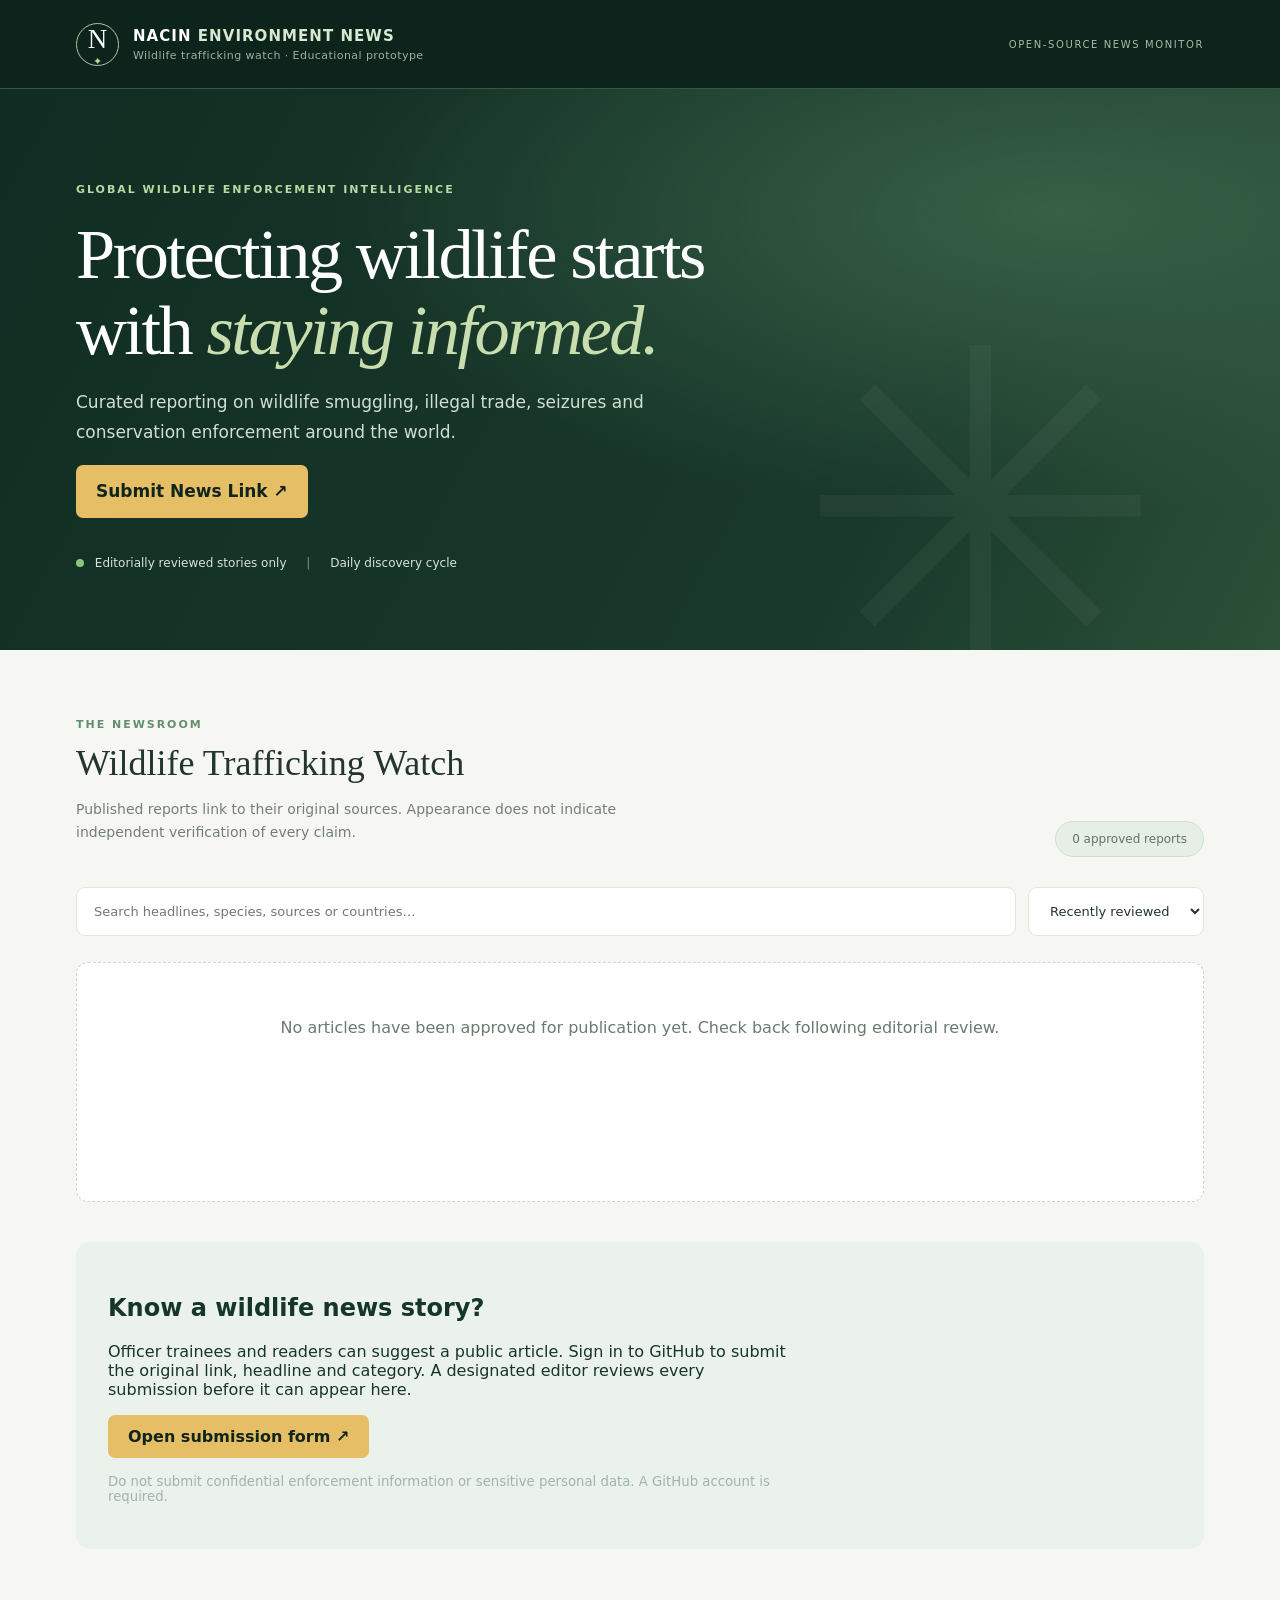
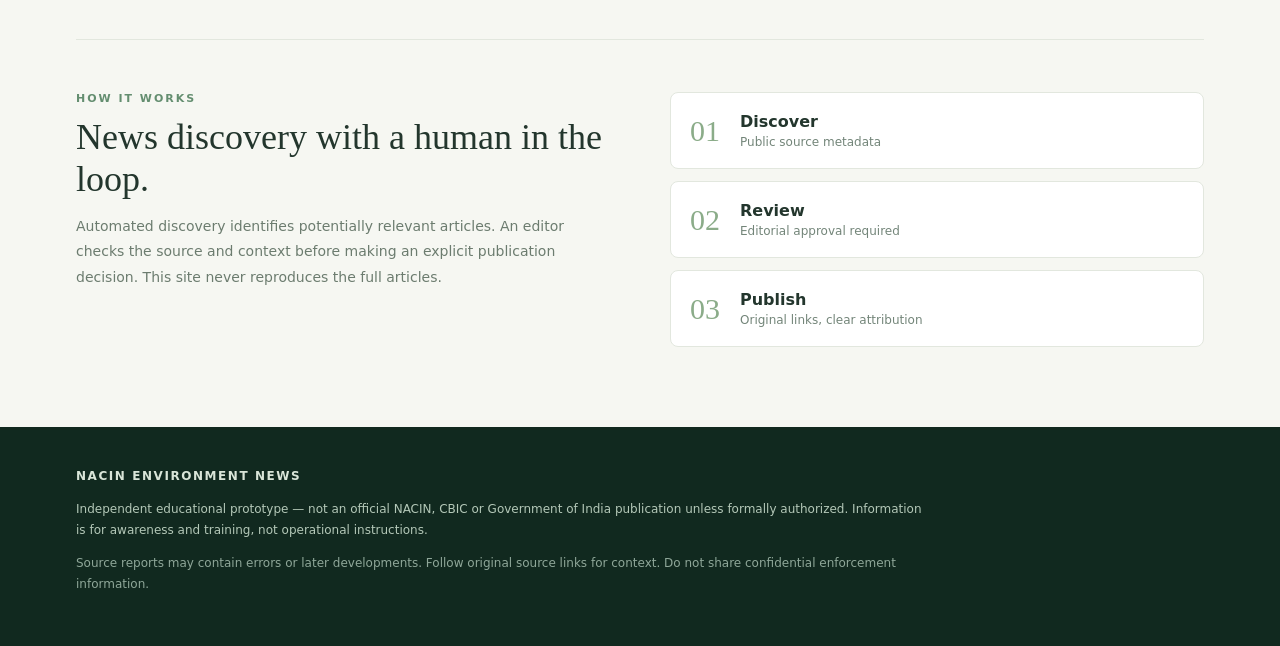
==== site/index.html @ e3705cd1 "Add files via upload" ====
<!doctype html>
<html lang="en"><head><meta charset="utf-8"><meta name="viewport" content="width=device-width,initial-scale=1"><meta name="description" content="Curated open-source wildlife trafficking and conservation enforcement news."><title>NACIN Environment News | Wildlife Trafficking Watch</title><link rel="stylesheet" href="styles.css"></head><body>
<header class="top"><div class="shell brand"><div class="mark">N<span>✦</span></div><div><strong>NACIN <span>ENVIRONMENT NEWS</span></strong><small>Wildlife trafficking watch · Educational prototype</small></div><div class="topright">OPEN-SOURCE NEWS MONITOR</div></div></header>
<section class="hero"><div class="shell"><div class="eyebrow">GLOBAL WILDLIFE ENFORCEMENT INTELLIGENCE</div><h1>Protecting wildlife starts<br>with <em>staying informed.</em></h1><p>Curated reporting on wildlife smuggling, illegal trade, seizures and conservation enforcement around the world.</p><p><a id="submitNews" class="submit-btn" href="#submission" aria-label="Submit a wildlife news link">Submit News Link ↗</a></p><div class="hero-foot"><span class="dot"></span> Editorially reviewed stories only <span class="sep">|</span> Daily discovery cycle</div></div></section>
<main class="shell"><div class="sectionhead"><div><div class="eyebrow dark">THE NEWSROOM</div><h2>Wildlife Trafficking Watch</h2><p>Published reports link to their original sources. Appearance does not indicate independent verification of every claim.</p></div><div class="count" id="count">Loading stories…</div></div>
<div class="toolbar"><input id="search" type="search" placeholder="Search headlines, species, sources or countries…" aria-label="Search published articles"><select id="sort" aria-label="Sort stories"><option value="new">Recently reviewed</option><option value="old">Oldest first</option></select></div>
<div class="cards" id="articles" aria-live="polite"><div class="empty">Loading approved reports…</div></div>
<section id="submission" class="submission"><h2>Know a wildlife news story?</h2><p>Officer trainees and readers can suggest a public article. Sign in to GitHub to submit the original link, headline and category. A designated editor reviews every submission before it can appear here.</p><a id="submitSecondary" href="#submission">Open submission form ↗</a><p class="fine">Do not submit confidential enforcement information or sensitive personal data. A GitHub account is required.</p></section>
<section class="about"><div><div class="eyebrow dark">HOW IT WORKS</div><h2>News discovery with a human in the loop.</h2><p>Automated discovery identifies potentially relevant articles. An editor checks the source and context before making an explicit publication decision. This site never reproduces the full articles.</p></div><div class="steps"><div><b>01</b><span>Discover <small>Public source metadata</small></span></div><div><b>02</b><span>Review <small>Editorial approval required</small></span></div><div><b>03</b><span>Publish <small>Original links, clear attribution</small></span></div></div></section>
</main><footer><div class="shell"><b>NACIN ENVIRONMENT NEWS</b><p>Independent educational prototype — not an official NACIN, CBIC or Government of India publication unless formally authorized. Information is for awareness and training, not operational instructions.</p><p class="fine">Source reports may contain errors or later developments. Follow original source links for context. Do not share confidential enforcement information.</p></div></footer><script src="app.js" defer></script></body></html>
---- site/styles.css ----
:root{--pine:#12362b;--dark:#10271e;--mint:#b4d4a5;--paper:#f6f7f2;--line:#e2e7de;--text:#23362d}*{box-sizing:border-box}body{margin:0;color:var(--text);font-family:Inter,ui-sans-serif,system-ui,-apple-system,Segoe UI,sans-serif;background:var(--paper)}.shell{max-width:1180px;padding:0 26px;margin:auto}.top{background:#0c241b;color:#fff;border-bottom:1px solid #3a5546}.brand{display:flex;align-items:center;gap:14px;min-height:88px}.brand strong{font-size:15px;letter-spacing:.07em}.brand strong span{color:#d9e8d1}.brand small{display:block;color:#98b3a0;margin-top:4px;font-size:11px;letter-spacing:.04em}.mark{height:43px;width:43px;border:1.5px solid #adca9c;border-radius:50%;display:grid;place-items:center;font-family:Georgia,serif;font-size:27px}.mark span{font-size:11px;color:#bad7a2}.topright{margin-left:auto;letter-spacing:.16em;font-size:10px;color:#a4bea8}.hero{background:radial-gradient(ellipse at 83% 22%,#376046 0,transparent 49%),linear-gradient(118deg,#112d23,#19392b 70%,#2b5138);color:white;padding:94px 0 80px;position:relative;overflow:hidden}.hero:after{content:'✳';position:absolute;right:9%;bottom:-120px;color:#ffffff0a;font-size:440px;pointer-events:none}.eyebrow{font-weight:750;letter-spacing:.18em;color:#b7d9a3;font-size:11px}.eyebrow.dark{color:#648e70}.hero h1{font-family:Georgia,serif;font-weight:400;font-size:clamp(43px,5.5vw,78px);line-height:1.08;letter-spacing:-.035em;margin:20px 0}.hero h1 em{font-style:italic;color:#c8deaf}.hero p{font-size:17px;line-height:1.75;max-width:620px;color:#d1dfd2}.hero-foot{font-size:12px;color:#d7e4d5;margin-top:38px}.dot{display:inline-block;width:8px;height:8px;background:#8dc67b;border-radius:50%;margin-right:7px}.sep{margin:0 16px;color:#7a9880}.sectionhead{display:flex;justify-content:space-between;gap:20px;align-items:end;padding:68px 0 30px}.sectionhead h2,.about h2{font:normal 36px Georgia,serif;margin:11px 0}.sectionhead p{color:#728077;font-size:14px;max-width:620px;line-height:1.6}.count{font-size:12px;color:#607666;background:#e6eee5;border:1px solid #d0dfcf;border-radius:100px;padding:10px 16px;white-space:nowrap}.toolbar{display:flex;gap:12px;margin-bottom:26px}.toolbar input,.toolbar select{padding:15px 17px;background:white;border:1px solid var(--line);border-radius:9px;color:var(--text);font:inherit;font-size:13px}.toolbar input{flex:1;min-width:0}.cards{display:grid;grid-template-columns:repeat(3,minmax(0,1fr));gap:19px;min-height:240px}.news{padding:25px;background:#fff;border:1px solid var(--line);border-radius:12px;display:flex;flex-direction:column;min-height:255px;transition:box-shadow .2s,transform .2s}.news:hover{box-shadow:0 12px 32px #17281d13;transform:translateY(-2px)}.meta{font-size:11px;text-transform:uppercase;letter-spacing:.09em;font-weight:750;color:#538466}.news h3{font:normal 24px/1.27 Georgia,serif;margin:17px 0 16px;overflow-wrap:anywhere}.details{font-size:12px;line-height:1.7;color:#77857a;margin-top:auto}.details b{font-weight:650;color:#526958}.news a{display:inline-block;margin-top:18px;color:#275e3e;font-weight:750;font-size:13px;text-decoration:none}.news a:hover{text-decoration:underline}.empty{grid-column:1/-1;background:white;border:1px dashed #cad7c9;padding:55px 25px;border-radius:12px;text-align:center;color:#687c6d}.about{margin:90px 0 80px;border-top:1px solid var(--line);padding-top:52px;display:grid;grid-template-columns:1fr 1fr;gap:60px}.about p{color:#6c7c6f;line-height:1.8;font-size:14px}.steps{display:grid;gap:12px}.steps>div{background:white;padding:19px;border:1px solid var(--line);border-radius:8px;display:flex;align-items:center;gap:20px}.steps b{font:normal 30px Georgia,serif;color:#8bac89}.steps span{font-weight:700}.steps small{font-size:12px;font-weight:400;color:#738579;display:block;margin-top:4px}footer{background:#11291f;color:#d9e5d8;padding:39px 0;font-size:12px;line-height:1.75}footer b{letter-spacing:.13em}footer p{max-width:850px;color:#b4c8b8}.fine{color:#8fa799}a:focus-visible,input:focus-visible,select:focus-visible{outline:3px solid #87aa83;outline-offset:2px}@media(max-width:800px){.cards{grid-template-columns:repeat(2,1fr)}.about{grid-template-columns:1fr;gap:20px}.topright{display:none}}@media(max-width:540px){.shell{padding:0 18px}.hero{padding:70px 0}.cards{grid-template-columns:1fr}.sectionhead{display:block}.count{display:inline-block;margin-top:8px}.toolbar{flex-direction:column}.news{min-height:230px}}

.submit-btn,.submission a{display:inline-block;background:#e5be65;color:#10251c!important;font-weight:750;text-decoration:none;padding:12px 20px;border-radius:7px}.submission{margin:2.5rem 0;background:#eaf2eb;border-radius:14px;padding:2rem;color:#17362b}.submission p{max-width:680px}.submission .fine{font-size:.83rem;opacity:.8;margin-top:1rem}
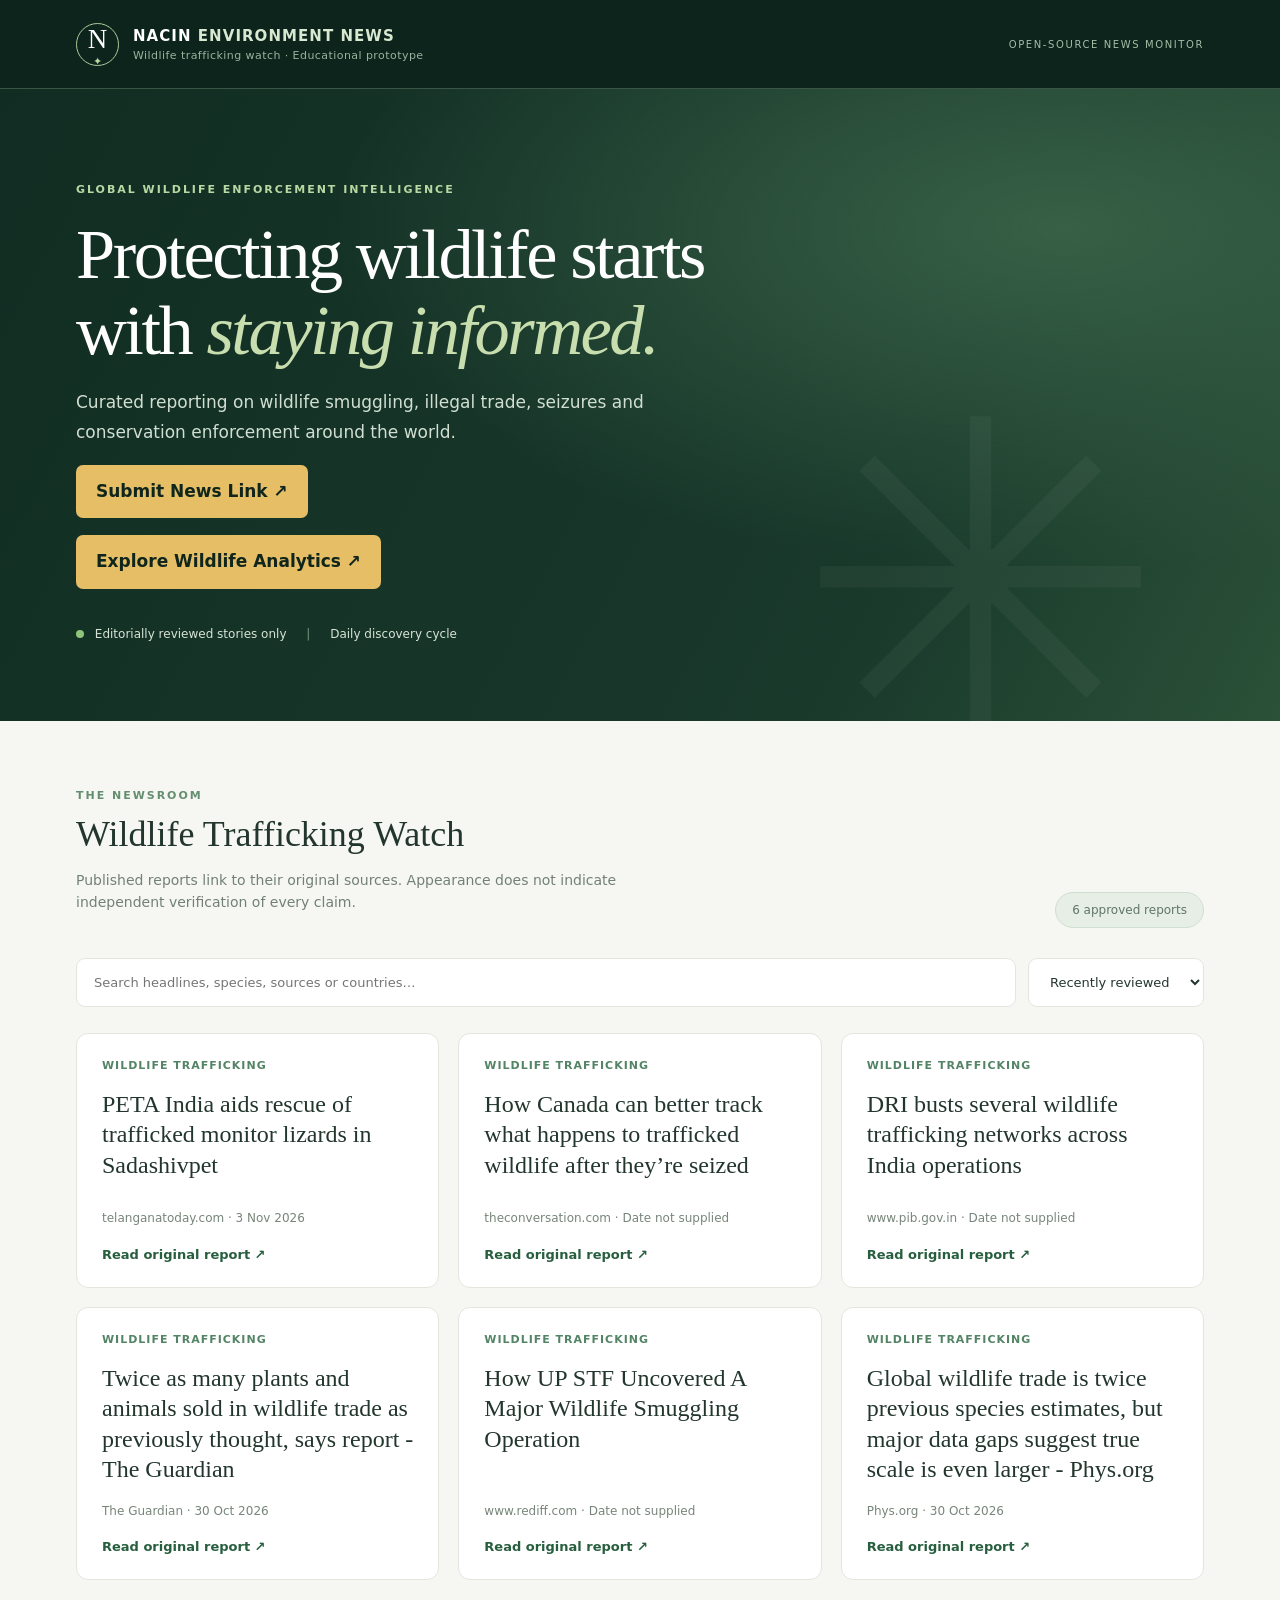
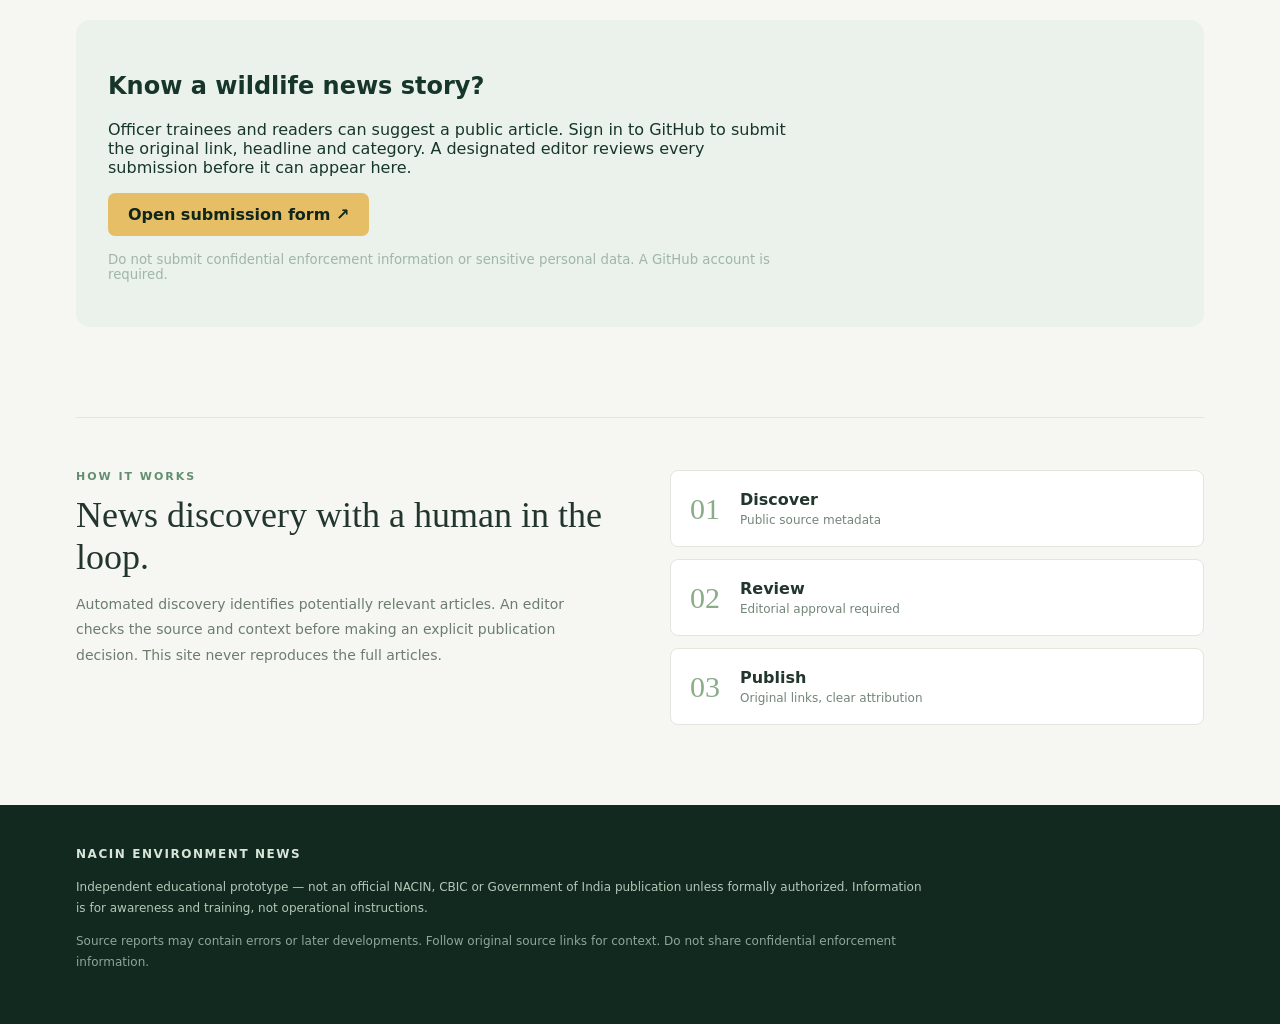
==== commit a5b8b3dd: "Update index.html" ====
--- a/site/index.html
+++ b/site/index.html
@@ -1,10 +1,102 @@
 <!doctype html>
-<html lang="en"><head><meta charset="utf-8"><meta name="viewport" content="width=device-width,initial-scale=1"><meta name="description" content="Curated open-source wildlife trafficking and conservation enforcement news."><title>NACIN Environment News | Wildlife Trafficking Watch</title><link rel="stylesheet" href="styles.css"></head><body>
-<header class="top"><div class="shell brand"><div class="mark">N<span>✦</span></div><div><strong>NACIN <span>ENVIRONMENT NEWS</span></strong><small>Wildlife trafficking watch · Educational prototype</small></div><div class="topright">OPEN-SOURCE NEWS MONITOR</div></div></header>
-<section class="hero"><div class="shell"><div class="eyebrow">GLOBAL WILDLIFE ENFORCEMENT INTELLIGENCE</div><h1>Protecting wildlife starts<br>with <em>staying informed.</em></h1><p>Curated reporting on wildlife smuggling, illegal trade, seizures and conservation enforcement around the world.</p><p><a id="submitNews" class="submit-btn" href="#submission" aria-label="Submit a wildlife news link">Submit News Link ↗</a></p><div class="hero-foot"><span class="dot"></span> Editorially reviewed stories only <span class="sep">|</span> Daily discovery cycle</div></div></section>
-<main class="shell"><div class="sectionhead"><div><div class="eyebrow dark">THE NEWSROOM</div><h2>Wildlife Trafficking Watch</h2><p>Published reports link to their original sources. Appearance does not indicate independent verification of every claim.</p></div><div class="count" id="count">Loading stories…</div></div>
-<div class="toolbar"><input id="search" type="search" placeholder="Search headlines, species, sources or countries…" aria-label="Search published articles"><select id="sort" aria-label="Sort stories"><option value="new">Recently reviewed</option><option value="old">Oldest first</option></select></div>
-<div class="cards" id="articles" aria-live="polite"><div class="empty">Loading approved reports…</div></div>
-<section id="submission" class="submission"><h2>Know a wildlife news story?</h2><p>Officer trainees and readers can suggest a public article. Sign in to GitHub to submit the original link, headline and category. A designated editor reviews every submission before it can appear here.</p><a id="submitSecondary" href="#submission">Open submission form ↗</a><p class="fine">Do not submit confidential enforcement information or sensitive personal data. A GitHub account is required.</p></section>
-<section class="about"><div><div class="eyebrow dark">HOW IT WORKS</div><h2>News discovery with a human in the loop.</h2><p>Automated discovery identifies potentially relevant articles. An editor checks the source and context before making an explicit publication decision. This site never reproduces the full articles.</p></div><div class="steps"><div><b>01</b><span>Discover <small>Public source metadata</small></span></div><div><b>02</b><span>Review <small>Editorial approval required</small></span></div><div><b>03</b><span>Publish <small>Original links, clear attribution</small></span></div></div></section>
-</main><footer><div class="shell"><b>NACIN ENVIRONMENT NEWS</b><p>Independent educational prototype — not an official NACIN, CBIC or Government of India publication unless formally authorized. Information is for awareness and training, not operational instructions.</p><p class="fine">Source reports may contain errors or later developments. Follow original source links for context. Do not share confidential enforcement information.</p></div></footer><script src="app.js" defer></script></body></html>
+<html lang="en">
+
+<head>
+  <meta charset="utf-8">
+  <meta name="viewport" content="width=device-width,initial-scale=1">
+  <meta name="description"
+    content="Curated open-source wildlife trafficking and conservation enforcement news.">
+  <title>NACIN Environment News | Wildlife Trafficking Watch</title>
+  <link rel="stylesheet" href="styles.css">
+</head>
+
+<body>
+  <header class="top">
+    <div class="shell brand">
+      <div class="mark">N<span>✦</span></div>
+      <div><strong>NACIN <span>ENVIRONMENT NEWS</span></strong><small>Wildlife
+          trafficking watch · Educational prototype</small></div>
+      <div class="topright">OPEN-SOURCE NEWS MONITOR</div>
+    </div>
+  </header>
+  <section class="hero">
+    <div class="shell">
+      <div class="eyebrow">GLOBAL WILDLIFE ENFORCEMENT INTELLIGENCE</div>
+      <h1>Protecting wildlife starts<br>with <em>staying informed.</em></h1>
+      <p>Curated reporting on wildlife smuggling, illegal trade, seizures and
+        conservation enforcement around the world.</p>
+      <p><a id="submitNews" class="submit-btn" href="#submission"
+          aria-label="Submit a wildlife news link">Submit News Link ↗</a></p>
+      
+<p>
+  <a href="analytics.html" class="submit-btn">
+    Explore Wildlife Analytics ↗
+  </a>
+</p>
+
+      <div class="hero-foot"><span class="dot"></span> Editorially reviewed
+        stories only <span class="sep">|</span> Daily discovery cycle</div>
+    </div>
+  </section>
+  <main class="shell">
+    <div class="sectionhead">
+      <div>
+        <div class="eyebrow dark">THE NEWSROOM</div>
+        <h2>Wildlife Trafficking Watch</h2>
+        <p>Published reports link to their original sources. Appearance does not
+          indicate independent verification of every claim.</p>
+      </div>
+      <div class="count" id="count">Loading stories…</div>
+    </div>
+    <div class="toolbar"><input id="search" type="search"
+        placeholder="Search headlines, species, sources or countries…"
+        aria-label="Search published articles"><select id="sort"
+        aria-label="Sort stories">
+        <option value="new">Recently reviewed</option>
+        <option value="old">Oldest first</option>
+      </select></div>
+    <div class="cards" id="articles" aria-live="polite">
+      <div class="empty">Loading approved reports…</div>
+    </div>
+    <section id="submission" class="submission">
+      <h2>Know a wildlife news story?</h2>
+      <p>Officer trainees and readers can suggest a public article. Sign in to
+        GitHub to submit the original link, headline and category. A designated
+        editor reviews every submission before it can appear here.</p><a
+        id="submitSecondary" href="#submission">Open submission form ↗</a>
+      <p class="fine">Do not submit confidential enforcement information or
+        sensitive personal data. A GitHub account is required.</p>
+    </section>
+    <section class="about">
+      <div>
+        <div class="eyebrow dark">HOW IT WORKS</div>
+        <h2>News discovery with a human in the loop.</h2>
+        <p>Automated discovery identifies potentially relevant articles. An
+          editor checks the source and context before making an explicit
+          publication decision. This site never reproduces the full articles.
+        </p>
+      </div>
+      <div class="steps">
+        <div><b>01</b><span>Discover <small>Public source
+              metadata</small></span></div>
+        <div><b>02</b><span>Review <small>Editorial approval
+              required</small></span></div>
+        <div><b>03</b><span>Publish <small>Original links, clear
+              attribution</small></span></div>
+      </div>
+    </section>
+  </main>
+  <footer>
+    <div class="shell"><b>NACIN ENVIRONMENT NEWS</b>
+      <p>Independent educational prototype — not an official NACIN, CBIC or
+        Government of India publication unless formally authorized. Information
+        is for awareness and training, not operational instructions.</p>
+      <p class="fine">Source reports may contain errors or later developments.
+        Follow original source links for context. Do not share confidential
+        enforcement information.</p>
+    </div>
+  </footer>
+  <script src="app.js" defer></script>
+</body>
+
+</html>
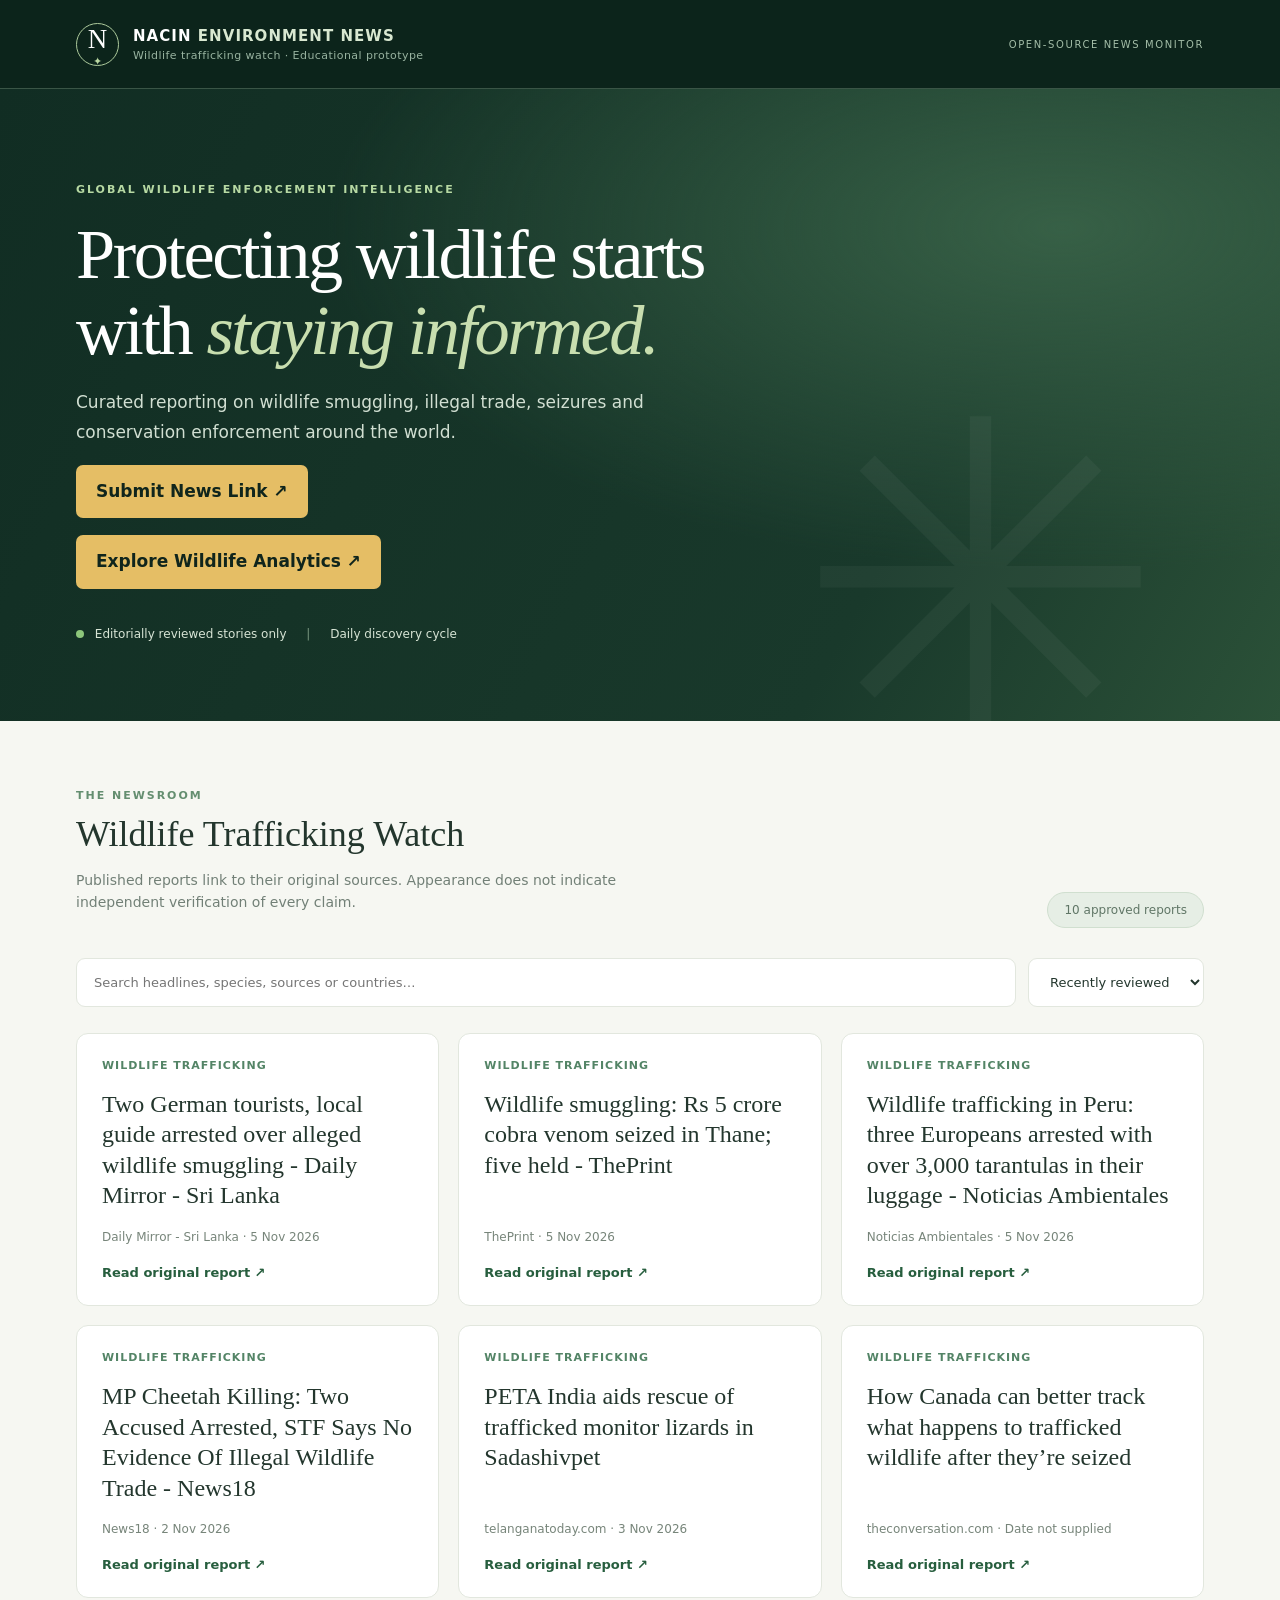
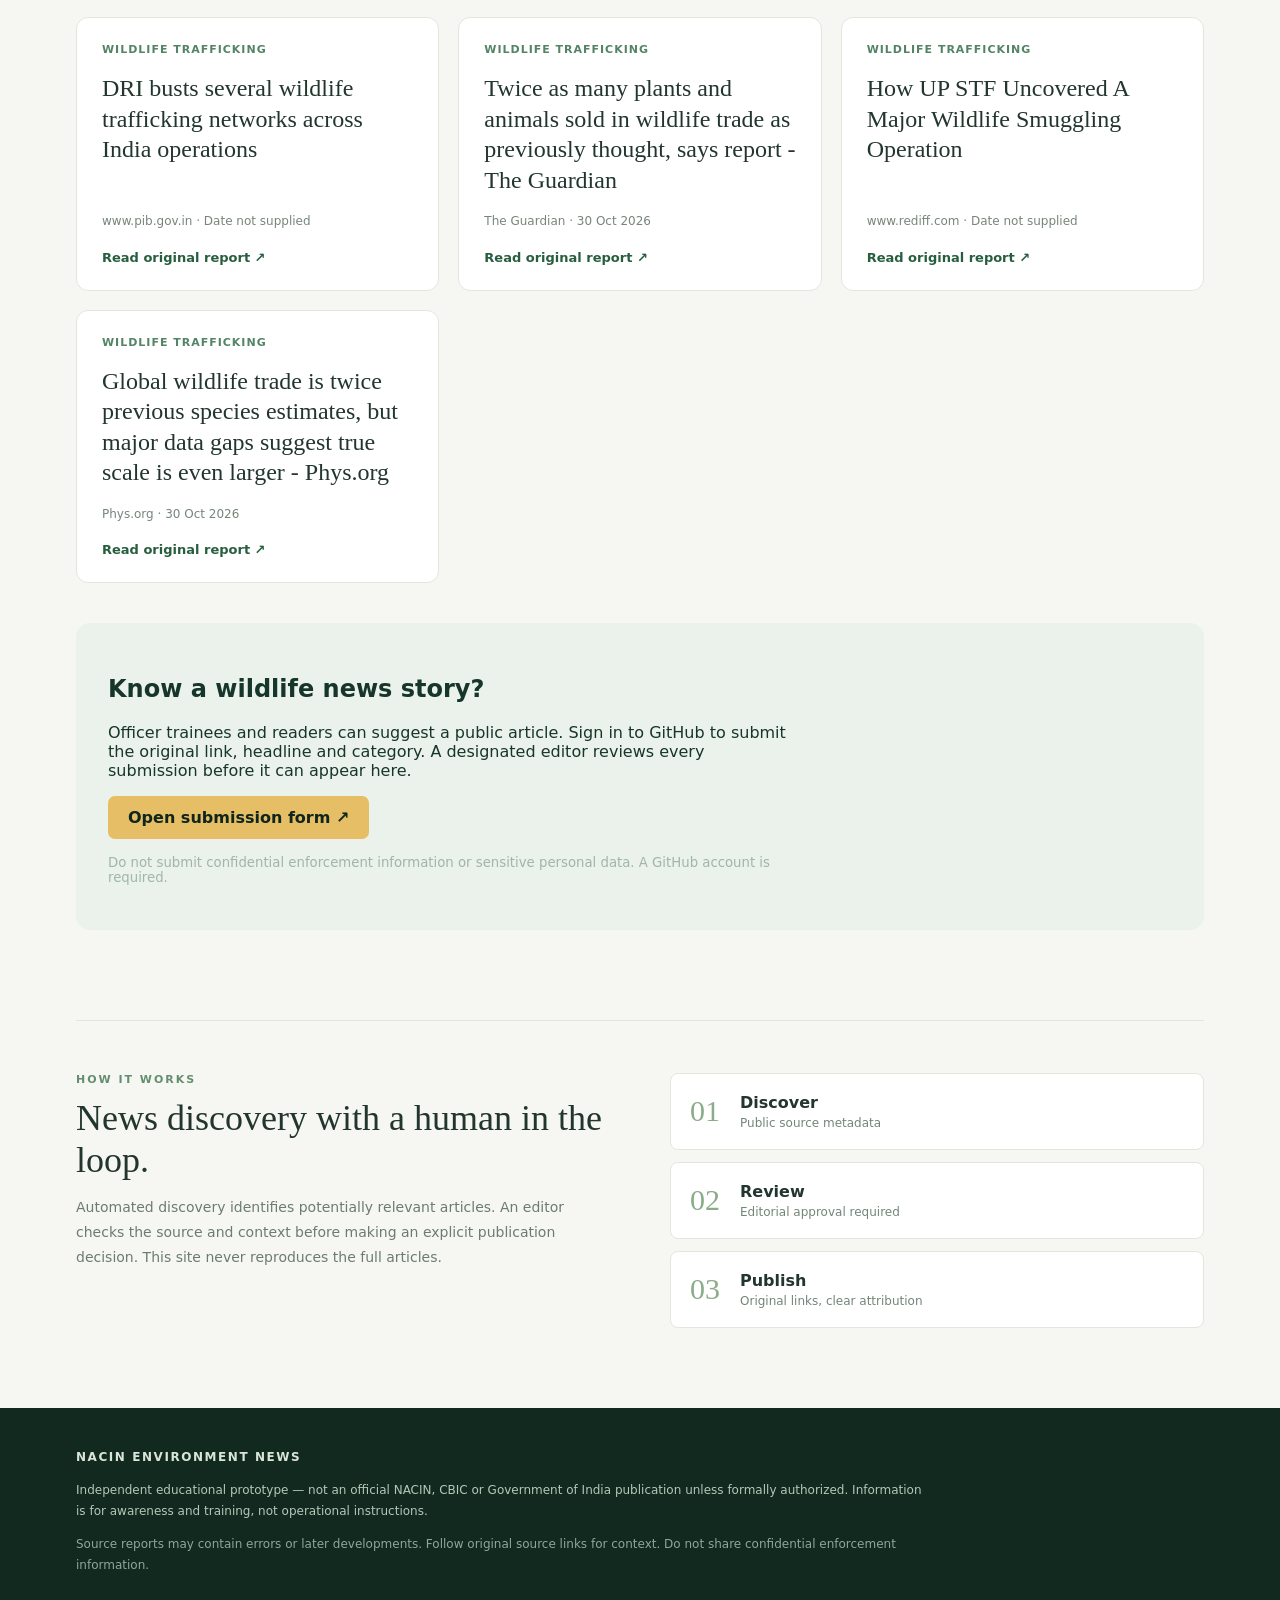
==== commit 3f2901be: "Update index.html" ====
--- a/site/index.html
+++ b/site/index.html
@@ -25,7 +25,7 @@
       <h1>Protecting wildlife starts<br>with <em>staying informed.</em></h1>
       <p>Curated reporting on wildlife smuggling, illegal trade, seizures and
         conservation enforcement around the world.</p>
-      <p><a id="submitNews" class="submit-btn" href="#submission"
+      <p><a id="submitNews" class="submit-btn" href="submit.html"
           aria-label="Submit a wildlife news link">Submit News Link ↗</a></p>
       
 <p>
@@ -63,7 +63,7 @@
       <p>Officer trainees and readers can suggest a public article. Sign in to
         GitHub to submit the original link, headline and category. A designated
         editor reviews every submission before it can appear here.</p><a
-        id="submitSecondary" href="#submission">Open submission form ↗</a>
+        id="submitSecondary" href="submit.html">Open submission form ↗</a>
       <p class="fine">Do not submit confidential enforcement information or
         sensitive personal data. A GitHub account is required.</p>
     </section>
